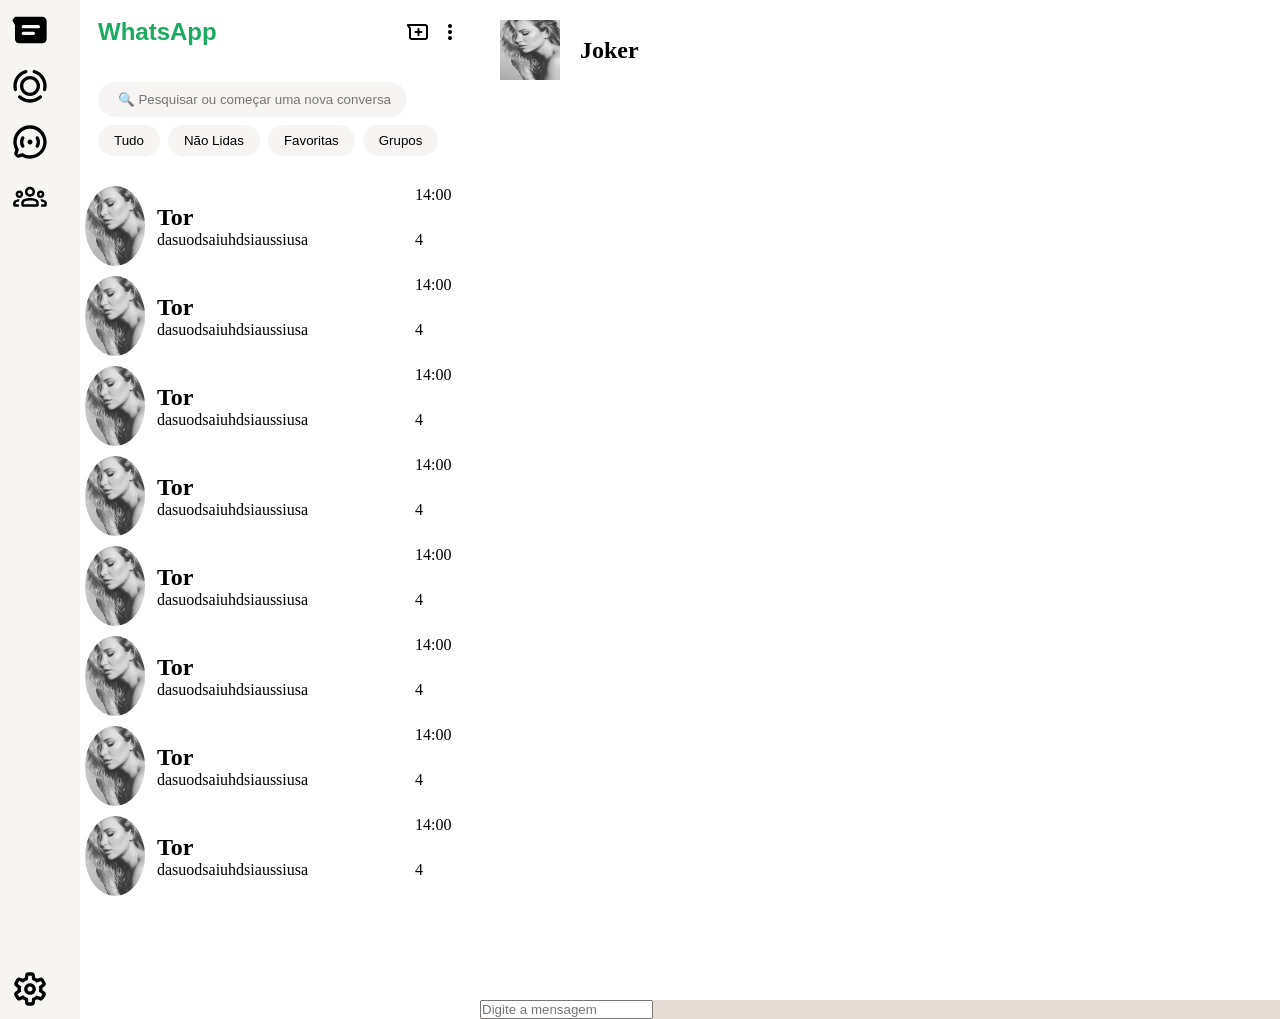
==== Projeto-whatsapp/index.html @ 3ff85010 "rolagem" ====
<!DOCTYPE html>
<html lang="en">
<head>
    <meta charset="UTF-8">
    <meta name="viewport" content="width=device-width, initial-scale=1.0">
    <link rel="stylesheet" href="./style.css">
    <title>WhatsApp</title>
</head>
<body>

    <nav>
        <div class="container-nav">

            <img src="./assets/imgs/icons/messages.svg" alt="">
            <img src="./assets/imgs/icons/status.svg" alt="">
            <img src="./assets/imgs/icons/newsletter.svg" alt="">
            <img src="./assets/imgs/icons/community.svg" alt="">
        
        </div>

        <div class="container-nav">

            <img src="./assets/imgs/icons/settings.svg" alt="">

        </div>

    </nav>

    <section class="lado-esquerdo">

        <div class="top-header">

            <div class="top-whatsapp">
                
                <p class="font-whatsapp">WhatsApp</p>

            </div>

            <div class="inside-whatsapp">

                    <img src="./assets/imgs/icons/new-chat.svg" alt="">
                    <img src="./assets/imgs/icons/more-settings.svg" alt="">
                
            </div>

        </div>

        <div class="top-nav">

            <form class="form-nav">

                <input class="input-style" type="text" placeholder=" 🔍 Pesquisar ou começar uma nova conversa" id="input-search">
                
                <div class="buttons-form">

                 <button class="form-buttons">Tudo</button>
                 <button class="form-buttons">Não Lidas</button>
                 <button class="form-buttons">Favoritas</button>
                 <button class="form-buttons">Grupos</button>

                </div>

            </form>

        </div>



        <section class="lista-contatos">

            <article class="card-contato">
                <img class="foto-contato" src="./assets/imgs/teste.jpeg" alt="">
                <h2 class="nome-contato">Tor</h2>
                <p class="hora-da-mensagem-recebida">14:00</p>
                <p class="msg-recebida">dasuodsaiuhdsiaussiusa</p>
                <p class="quan-msg-recebida">4</p>
            </article>
            <article class="card-contato">
                <img class="foto-contato" src="./assets/imgs/teste.jpeg" alt="">
                <h2 class="nome-contato">Tor</h2>
                <p class="hora-da-mensagem-recebida">14:00</p>
                <p class="msg-recebida">dasuodsaiuhdsiaussiusa</p>
                <p class="quan-msg-recebida">4</p>
            </article>
            <article class="card-contato">
                <img class="foto-contato" src="./assets/imgs/teste.jpeg" alt="">
                <h2 class="nome-contato">Tor</h2>
                <p class="hora-da-mensagem-recebida">14:00</p>
                <p class="msg-recebida">dasuodsaiuhdsiaussiusa</p>
                <p class="quan-msg-recebida">4</p>
            </article>
            <article class="card-contato">
                <img class="foto-contato" src="./assets/imgs/teste.jpeg" alt="">
                <h2 class="nome-contato">Tor</h2>
                <p class="hora-da-mensagem-recebida">14:00</p>
                <p class="msg-recebida">dasuodsaiuhdsiaussiusa</p>
                <p class="quan-msg-recebida">4</p>
            </article>
            <article class="card-contato">
                <img class="foto-contato" src="./assets/imgs/teste.jpeg" alt="">
                <h2 class="nome-contato">Tor</h2>
                <p class="hora-da-mensagem-recebida">14:00</p>
                <p class="msg-recebida">dasuodsaiuhdsiaussiusa</p>
                <p class="quan-msg-recebida">4</p>
            </article>
            <article class="card-contato">
                <img class="foto-contato" src="./assets/imgs/teste.jpeg" alt="">
                <h2 class="nome-contato">Tor</h2>
                <p class="hora-da-mensagem-recebida">14:00</p>
                <p class="msg-recebida">dasuodsaiuhdsiaussiusa</p>
                <p class="quan-msg-recebida">4</p>
            </article>
            <article class="card-contato">
                <img class="foto-contato" src="./assets/imgs/teste.jpeg" alt="">
                <h2 class="nome-contato">Tor</h2>
                <p class="hora-da-mensagem-recebida">14:00</p>
                <p class="msg-recebida">dasuodsaiuhdsiaussiusa</p>
                <p class="quan-msg-recebida">4</p>
            </article>
            <article class="card-contato">
                <img class="foto-contato" src="./assets/imgs/teste.jpeg" alt="">
                <h2 class="nome-contato">Tor</h2>
                <p class="hora-da-mensagem-recebida">14:00</p>
                <p class="msg-recebida">dasuodsaiuhdsiaussiusa</p>
                <p class="quan-msg-recebida">4</p>
            </article>
            <article class="card-contato">
                <img class="foto-contato" src="./assets/imgs/teste.jpeg" alt="">
                <h2 class="nome-contato">Tor</h2>
                <p class="hora-da-mensagem-recebida">14:00</p>
                <p class="msg-recebida">dasuodsaiuhdsiaussiusa</p>
                <p class="quan-msg-recebida">4</p>
            </article>
            <article class="card-contato">
                <img class="foto-contato" src="./assets/imgs/teste.jpeg" alt="">
                <h2 class="nome-contato">Tor</h2>
                <p class="hora-da-mensagem-recebida">14:00</p>
                <p class="msg-recebida">dasuodsaiuhdsiaussiusa</p>
                <p class="quan-msg-recebida">4</p>
            </article>
            
        </section>

    </section>
    <main>

        <header class="header-main">
            <div class="foto-header-container">
                <img src="./assets/imgs/teste.jpeg" alt="" class="foto-contato-header">
                <p>Joker</p>
            </div>
        </header>
        <section class="grid-msg"></section>
        <form action="">
            <input type="text" placeholder="Digite a mensagem" name="" id="send-msg">
        </form>
    </main>
</body>
</html>
---- Projeto-whatsapp/style.css ----
*{

    box-sizing: border-box;
    padding: 0;
    margin: 0;
    text-decoration: none;
    
}

img {

display: block;
max-width: 100%;

}

body{

    height: 100dvh;
    width: 100dvw;
    display: grid;
    grid-template-columns: 80px 1fr 2fr;
   

}

nav{

    background-color: #F7F5F2;
    display: flex;
    flex-direction: column;
    justify-content: space-between;
    padding: 10px;

}

.lado-esquerdo{

    background-color: #FFFFFF;
    display: flex;
    flex-direction: column;
    height: 100dvh;
    
}

.font-whatsapp{

    font-family: 'Helvetica', sans-serif;
    font-size: 24px;
    font-weight: bold;
    color: #1CAA61;

}

.top-header{

    display: flex;
    justify-content: space-between;
    gap: 16px;
    padding: 18px;
}

.top-whatsapp{

    display: flex;
    align-items: center;
    gap: 8px;
}

.form-nav{

    display: flex;
    justify-content: center;
    flex-direction: column;
    gap: 8px;
    padding: 18px 18px 25px 18px;
}

.input-style{

    width: 85%;
    height: 35px;
    border-radius: 20px;
    border: none;
    background-color: #F6F5F4;
    padding-left: 16px;
}

.buttons-form{

    display: flex;
    justify-content: flex-start;
    gap: 8px;
}

.form-buttons{

    background-color: #F6F5F4;
    border: none;
    padding: 8px 16px;
    border-radius: 20px;
    cursor: pointer;

}

.inside-whatsapp{
    
    display: flex;
    justify-content: space-between;
    align-items: center;
    gap: 8px;
}

.container-nav{

    display: flex;
    flex-direction: column;
    justify-content: space-between;
    gap: 16px;

}

.container-nav > img{

    width: 40px;
    border-radius: 50%;
    cursor: pointer;

}

.container-nav > img:hover{

    background-color: #E4DCD3;
    

}

.botton-conversation{

    display: flex;
    flex-direction: column;
    align-items: flex-start;
    gap: 8px;
    padding: 8px 16px;
    border-radius: 20px;
    cursor: pointer;

}

section{

    background-color: #FFFFFF;
    

}

main{

    background-color: #E4DCD3;

}

.lista-contatos{

    
    padding: 10;
    overflow-y: auto;

}

.card-contato {

    display: grid;
    grid-template-columns: 60px 1fr 60px;
    grid-template-rows: min-content min-content;
    overflow: hidden;
    column-gap: 12px;
    padding: 5px;
    border-radius: 20px;


}

.foto-contato {

    grid-row: 1/-1;
    border-radius: 100%;
    place-self: center;

}

.nome-contato{

    align-self: last baseline;

}


.msg-recebida {

    text-overflow: ellipsis;
    white-space: nowrap;

}

main{

    background-color: #E4DCD3;

}

.header-main {

    background-color: #FFFFFF;
}

.foto-header-container {

display: flex;
gap: 20px;
padding: 20px;
align-items: center;

}

.foto-header-container >img{
    
    height: 60px;
    width: 60px;

}

.foto-header-container > p {

    font-size: x-large;
    font-weight: 600;



}

.grid-msg {

    height: 100dvh;
    display: grid;
    grid-template-columns: repeat(24, 1fr);
    margin-top: auto;

}

#input-send-msg {

    background-color: white;
    margin-top: auto;
}

.recebidas {

    grid-column: 2/14;
   
}
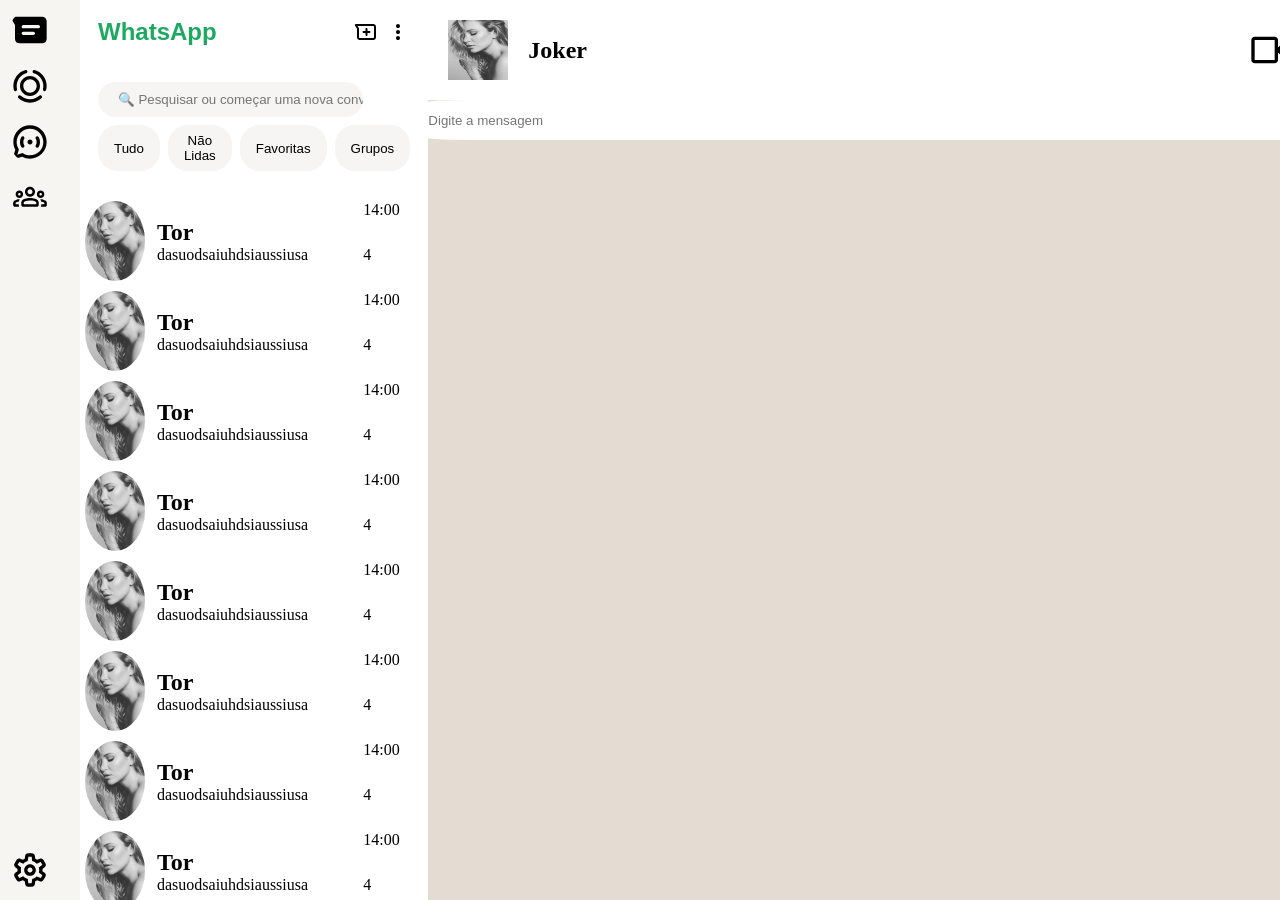
==== commit 37867036: "fixed-resolution+main" ====
--- a/Projeto-whatsapp/index.html
+++ b/Projeto-whatsapp/index.html
@@ -149,11 +149,28 @@
                 <img src="./assets/imgs/teste.jpeg" alt="" class="foto-contato-header">
                 <p>Joker</p>
             </div>
+
+            <nav class="botoes-header-conversa">
+
+                <img src="./assets/imgs/icons/video-cam.svg" alt="video-cam">
+                <img src="./assets/imgs/icons/down-menu.svg" alt="down-menu">
+                <img src="./assets/imgs/icons/more-settings.svg" alt="more-settings">
+
+            </nav>
+
         </header>
-        <section class="grid-msg"></section>
-        <form action="">
-            <input type="text" placeholder="Digite a mensagem" name="" id="send-msg">
-        </form>
+        <section class="grid-msg">
+
+            <form class="aba-enviar" action="">
+
+                <input type="text" placeholder="Digite a mensagem" name="" id="send-msg">
+
+                <img src="./assets/imgs/icons/send-message.png" alt="">
+
+            </form>
+
+        </section>
+        
     </main>
 </body>
 </html> 
--- a/Projeto-whatsapp/style.css
+++ b/Projeto-whatsapp/style.css
@@ -21,7 +21,6 @@
     display: grid;
     grid-template-columns: 80px 1fr 2fr;
    
-
 }
 
 nav{
@@ -211,6 +210,8 @@
 
 .header-main {
 
+    display: flex;
+    justify-content: space-between;
     background-color: #FFFFFF;
 }
 
@@ -239,12 +240,30 @@
 
 }
 
+.botoes-header-conversa {
+
+    display: flex;
+    flex-direction: row;
+    background-color: #FFFFFF;
+
+}
+
+
+.botoes-header-conversa >img {
+
+    width: 40px;
+    border-radius: 50%;
+    cursor: pointer;
+
+}
+
 .grid-msg {
 
-    height: 100dvh;
+    /* height: 100dvh; */
     display: grid;
     grid-template-columns: repeat(24, 1fr);
     margin-top: auto;
+    background-color: #E4DCD3;
 
 }
 
@@ -260,3 +279,25 @@
    
 }
 
+.aba-enviar {
+
+    display: flex;
+    justify-content: space-between;
+
+}
+
+.aba-enviar > img {
+
+    width: 40px;
+    height: 40px;
+
+}
+
+.aba-enviar >input {
+
+    width: 950px;
+    border: none;
+    border-radius: 5%;
+
+}
+
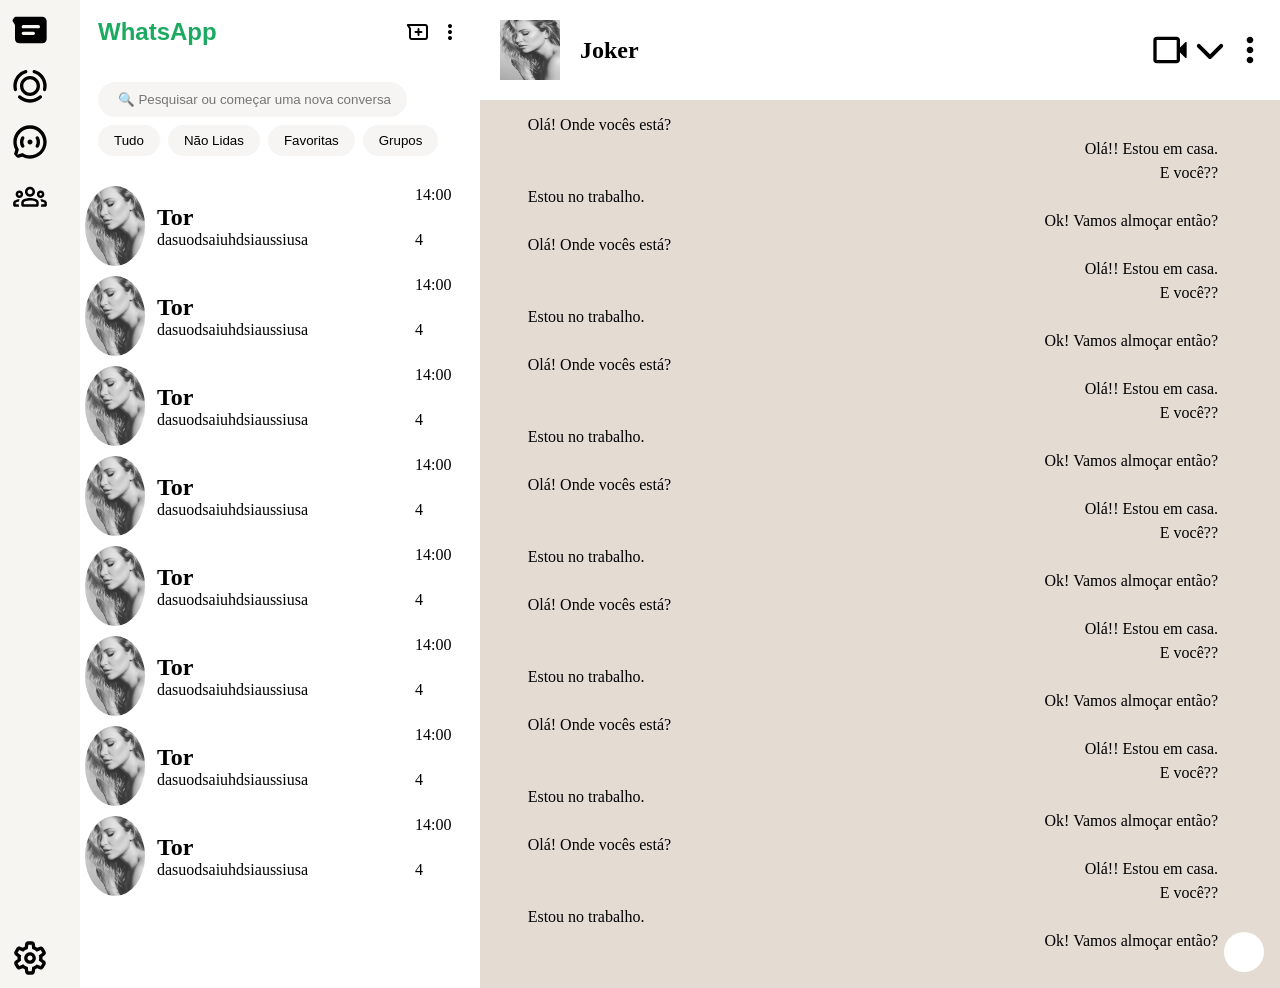
==== commit 859447f3: "error+resolution" ====
--- a/Projeto-whatsapp/index.html
+++ b/Projeto-whatsapp/index.html
@@ -161,11 +161,79 @@
         </header>
         <section class="grid-msg">
 
+            <div class="recebidas"><p>Olá! Onde vocês está?</p></div>
+
+            <div class="enviadas"><p>Olá!! Estou em casa.</p></div>
+
+            <div class="enviadas"><p>E você??</p></div>
+            
+            <div class="recebidas"><p>Estou no trabalho.</p></div>
+
+            <div class="enviadas"><p>Ok! Vamos almoçar então?</p></div>
+
+            <div class="recebidas"><p>Olá! Onde vocês está?</p></div>
+
+            <div class="enviadas"><p>Olá!! Estou em casa.</p></div>
+
+            <div class="enviadas"><p>E você??</p></div>
+            
+            <div class="recebidas"><p>Estou no trabalho.</p></div>
+
+            <div class="enviadas"><p>Ok! Vamos almoçar então?</p></div>
+
+            <div class="recebidas"><p>Olá! Onde vocês está?</p></div>
+
+            <div class="enviadas"><p>Olá!! Estou em casa.</p></div>
+
+            <div class="enviadas"><p>E você??</p></div>
+            
+            <div class="recebidas"><p>Estou no trabalho.</p></div>
+
+            <div class="enviadas"><p>Ok! Vamos almoçar então?</p></div>
+
+            <div class="recebidas"><p>Olá! Onde vocês está?</p></div>
+
+            <div class="enviadas"><p>Olá!! Estou em casa.</p></div>
+
+            <div class="enviadas"><p>E você??</p></div>
+            
+            <div class="recebidas"><p>Estou no trabalho.</p></div>
+
+            <div class="enviadas"><p>Ok! Vamos almoçar então?</p></div>
+
+            <div class="recebidas"><p>Olá! Onde vocês está?</p></div>
+
+            <div class="enviadas"><p>Olá!! Estou em casa.</p></div>
+
+            <div class="enviadas"><p>E você??</p></div>
+            
+            <div class="recebidas"><p>Estou no trabalho.</p></div>
+
+            <div class="enviadas"><p>Ok! Vamos almoçar então?</p></div>
+
+            <div class="recebidas"><p>Olá! Onde vocês está?</p></div>
+
+            <div class="enviadas"><p>Olá!! Estou em casa.</p></div>
+
+            <div class="enviadas"><p>E você??</p></div>
+            
+            <div class="recebidas"><p>Estou no trabalho.</p></div>
+
+            <div class="enviadas"><p>Ok! Vamos almoçar então?</p></div>
+
+            <div class="recebidas"><p>Olá! Onde vocês está?</p></div>
+
+            <div class="enviadas"><p>Olá!! Estou em casa.</p></div>
+
+            <div class="enviadas"><p>E você??</p></div>
+            
+            <div class="recebidas"><p>Estou no trabalho.</p></div>
+
+            <div class="enviadas"><p>Ok! Vamos almoçar então?</p></div>
+
             <form class="aba-enviar" action="">
 
                 <input type="text" placeholder="Digite a mensagem" name="" id="send-msg">
-
-                <img src="./assets/imgs/icons/send-message.png" alt="">
 
             </form>
 
--- a/Projeto-whatsapp/style.css
+++ b/Projeto-whatsapp/style.css
@@ -206,6 +206,8 @@
 
     background-color: #E4DCD3;
 
+   
+
 }
 
 .header-main {
@@ -259,45 +261,49 @@
 
 .grid-msg {
 
-    /* height: 100dvh; */
+    
     display: grid;
     grid-template-columns: repeat(24, 1fr);
+    grid-template-rows: 1fr;
     margin-top: auto;
-    background-color: #E4DCD3;
-
-}
-
-#input-send-msg {
-
-    background-color: white;
-    margin-top: auto;
-}
+    gap: 6px;
+    padding: 16px;
+    background-color: #E4DCD3;
+    grid-auto-rows: min-content; 
+    align-content: start; 
+    gap: 6px;
+    padding: 16px;
+    background-color: #E4DCD3;
+    flex: 1;           
+    overflow-y: auto;  
+}
+
 
 .recebidas {
-
-    grid-column: 2/14;
+    grid-column: 2 / 14;
+    justify-self: start;
+}
+
+.enviadas {
+    grid-column: 12 / 24;
+    justify-self: end;
+}
+
+.aba-enviar {
+
+    width: 100%;
    
-}
-
-.aba-enviar {
-
-    display: flex;
-    justify-content: space-between;
-
-}
-
-.aba-enviar > img {
-
-    width: 40px;
+
+}
+
+
+.aba-enviar >input {
+
+    width: 80%;
     height: 40px;
-
-}
-
-.aba-enviar >input {
-
-    width: 950px;
     border: none;
-    border-radius: 5%;
-
-}
-
+    border-radius: 25px;
+    padding: 20px;
+
+}
+
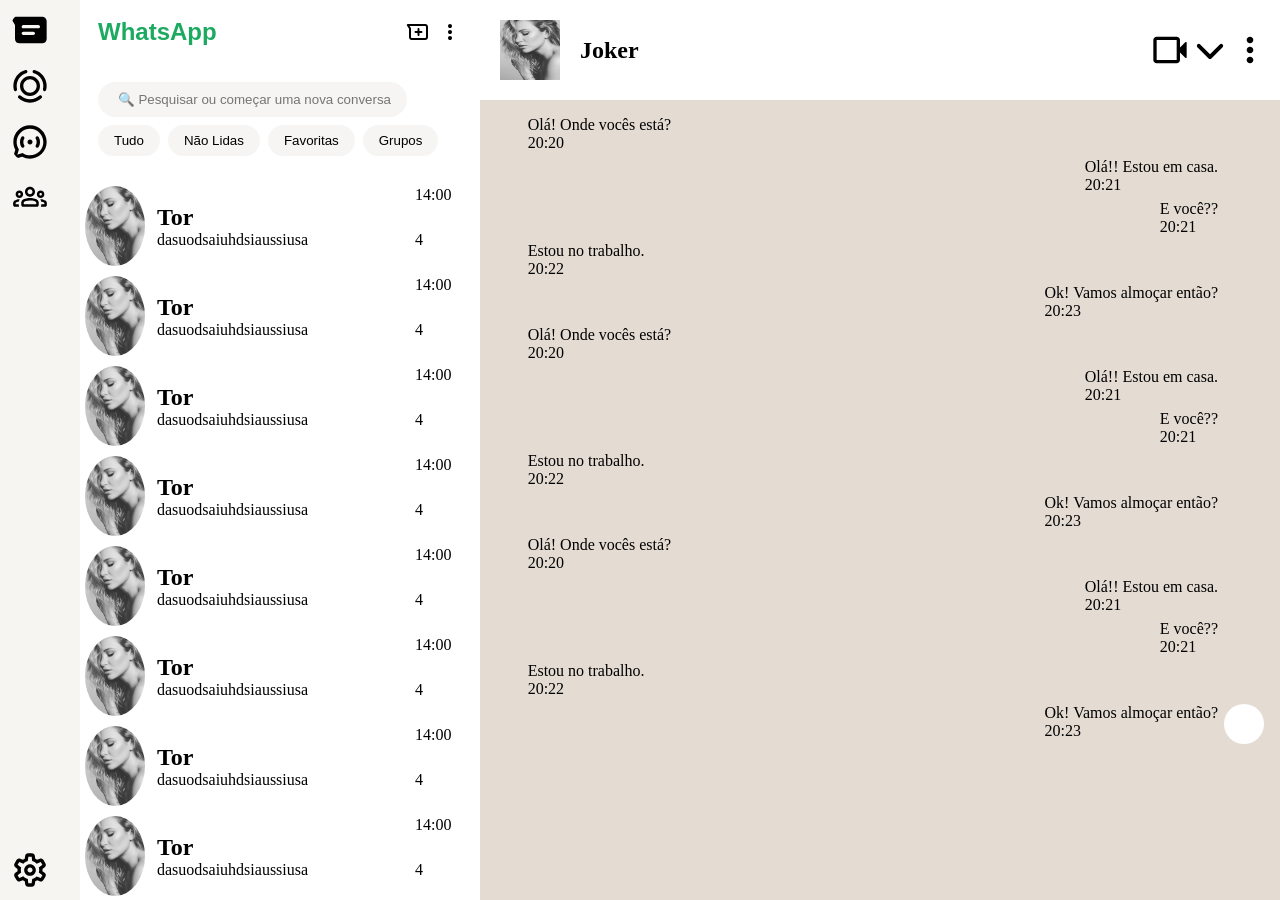
==== commit 0b171e3d: "span conversa" ====
--- a/Projeto-whatsapp/index.html
+++ b/Projeto-whatsapp/index.html
@@ -161,75 +161,35 @@
         </header>
         <section class="grid-msg">
 
-            <div class="recebidas"><p>Olá! Onde vocês está?</p></div>
-
-            <div class="enviadas"><p>Olá!! Estou em casa.</p></div>
-
-            <div class="enviadas"><p>E você??</p></div>
-            
-            <div class="recebidas"><p>Estou no trabalho.</p></div>
-
-            <div class="enviadas"><p>Ok! Vamos almoçar então?</p></div>
-
-            <div class="recebidas"><p>Olá! Onde vocês está?</p></div>
-
-            <div class="enviadas"><p>Olá!! Estou em casa.</p></div>
-
-            <div class="enviadas"><p>E você??</p></div>
-            
-            <div class="recebidas"><p>Estou no trabalho.</p></div>
-
-            <div class="enviadas"><p>Ok! Vamos almoçar então?</p></div>
-
-            <div class="recebidas"><p>Olá! Onde vocês está?</p></div>
-
-            <div class="enviadas"><p>Olá!! Estou em casa.</p></div>
-
-            <div class="enviadas"><p>E você??</p></div>
-            
-            <div class="recebidas"><p>Estou no trabalho.</p></div>
-
-            <div class="enviadas"><p>Ok! Vamos almoçar então?</p></div>
-
-            <div class="recebidas"><p>Olá! Onde vocês está?</p></div>
-
-            <div class="enviadas"><p>Olá!! Estou em casa.</p></div>
-
-            <div class="enviadas"><p>E você??</p></div>
-            
-            <div class="recebidas"><p>Estou no trabalho.</p></div>
-
-            <div class="enviadas"><p>Ok! Vamos almoçar então?</p></div>
-
-            <div class="recebidas"><p>Olá! Onde vocês está?</p></div>
-
-            <div class="enviadas"><p>Olá!! Estou em casa.</p></div>
-
-            <div class="enviadas"><p>E você??</p></div>
-            
-            <div class="recebidas"><p>Estou no trabalho.</p></div>
-
-            <div class="enviadas"><p>Ok! Vamos almoçar então?</p></div>
-
-            <div class="recebidas"><p>Olá! Onde vocês está?</p></div>
-
-            <div class="enviadas"><p>Olá!! Estou em casa.</p></div>
-
-            <div class="enviadas"><p>E você??</p></div>
-            
-            <div class="recebidas"><p>Estou no trabalho.</p></div>
-
-            <div class="enviadas"><p>Ok! Vamos almoçar então?</p></div>
-
-            <div class="recebidas"><p>Olá! Onde vocês está?</p></div>
-
-            <div class="enviadas"><p>Olá!! Estou em casa.</p></div>
-
-            <div class="enviadas"><p>E você??</p></div>
-            
-            <div class="recebidas"><p>Estou no trabalho.</p></div>
-
-            <div class="enviadas"><p>Ok! Vamos almoçar então?</p></div>
+            <div class="recebidas"><p>Olá! Onde vocês está?</p><span>20:20</span></div>
+
+            <div class="enviadas"><p>Olá!! Estou em casa.</p><span>20:21</span></div>
+
+            <div class="enviadas"><p>E você??</p><span>20:21</span></div>
+            
+            <div class="recebidas"><p>Estou no trabalho.</p><span>20:22</span></div>
+
+            <div class="enviadas"><p>Ok! Vamos almoçar então?</p><span>20:23</span></div>
+
+            <div class="recebidas"><p>Olá! Onde vocês está?</p><span>20:20</span></div>
+            
+            <div class="enviadas"><p>Olá!! Estou em casa.</p><span>20:21</span></div>
+
+            <div class="enviadas"><p>E você??</p><span>20:21</span></div>
+            
+            <div class="recebidas"><p>Estou no trabalho.</p><span>20:22</span></div>
+
+            <div class="enviadas"><p>Ok! Vamos almoçar então?</p><span>20:23</span></div>
+
+            <div class="recebidas"><p>Olá! Onde vocês está?</p><span>20:20</span></div>
+            
+            <div class="enviadas"><p>Olá!! Estou em casa.</p><span>20:21</span></div>
+
+            <div class="enviadas"><p>E você??</p><span>20:21</span></div>
+            
+            <div class="recebidas"><p>Estou no trabalho.</p><span>20:22</span></div>
+
+            <div class="enviadas"><p>Ok! Vamos almoçar então?</p><span>20:23</span></div>
 
             <form class="aba-enviar" action="">
 
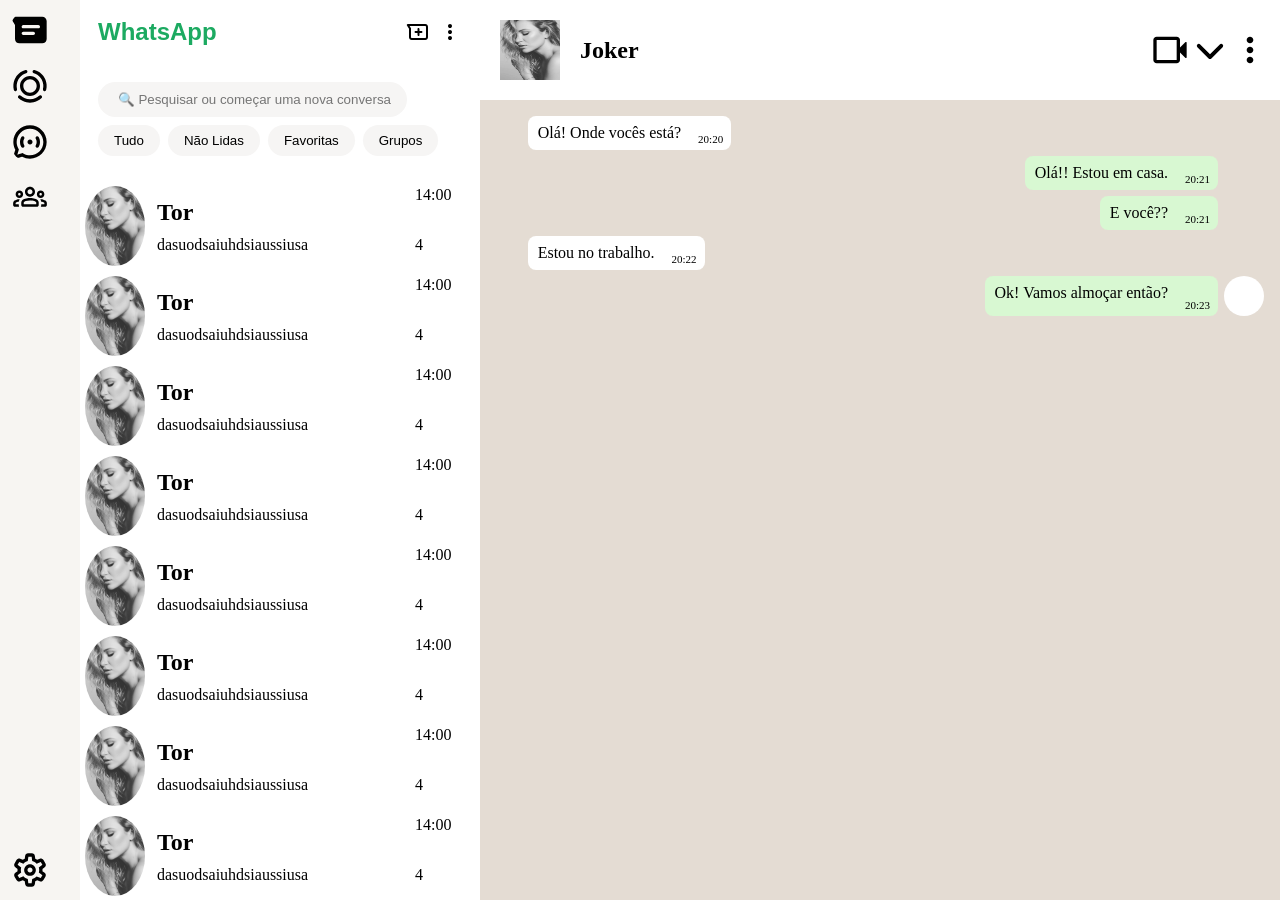
==== commit b0e263f1: "fixed_conversations" ====
--- a/Projeto-whatsapp/index.html
+++ b/Projeto-whatsapp/index.html
@@ -161,35 +161,17 @@
         </header>
         <section class="grid-msg">
 
-            <div class="recebidas"><p>Olá! Onde vocês está?</p><span>20:20</span></div>
+            <article class="recebidas"><p>Olá! Onde vocês está?</p><span>20:20</span></article>
 
-            <div class="enviadas"><p>Olá!! Estou em casa.</p><span>20:21</span></div>
+            <article class="enviadas"><p>Olá!! Estou em casa.</p><span>20:21</span></article>
 
-            <div class="enviadas"><p>E você??</p><span>20:21</span></div>
+            <article class="enviadas"><p>E você??</p><span>20:21</span></article>
             
-            <div class="recebidas"><p>Estou no trabalho.</p><span>20:22</span></div>
+            <article class="recebidas"><p>Estou no trabalho.</p><span>20:22</span></article>
 
-            <div class="enviadas"><p>Ok! Vamos almoçar então?</p><span>20:23</span></div>
+            <article class="enviadas"><p>Ok! Vamos almoçar então?</p><span>20:23</span></article>
 
-            <div class="recebidas"><p>Olá! Onde vocês está?</p><span>20:20</span></div>
             
-            <div class="enviadas"><p>Olá!! Estou em casa.</p><span>20:21</span></div>
-
-            <div class="enviadas"><p>E você??</p><span>20:21</span></div>
-            
-            <div class="recebidas"><p>Estou no trabalho.</p><span>20:22</span></div>
-
-            <div class="enviadas"><p>Ok! Vamos almoçar então?</p><span>20:23</span></div>
-
-            <div class="recebidas"><p>Olá! Onde vocês está?</p><span>20:20</span></div>
-            
-            <div class="enviadas"><p>Olá!! Estou em casa.</p><span>20:21</span></div>
-
-            <div class="enviadas"><p>E você??</p><span>20:21</span></div>
-            
-            <div class="recebidas"><p>Estou no trabalho.</p><span>20:22</span></div>
-
-            <div class="enviadas"><p>Ok! Vamos almoçar então?</p><span>20:23</span></div>
 
             <form class="aba-enviar" action="">
 
--- a/Projeto-whatsapp/style.css
+++ b/Projeto-whatsapp/style.css
@@ -178,6 +178,7 @@
     border-radius: 20px;
 
 
+
 }
 
 .foto-contato {
@@ -278,15 +279,55 @@
     overflow-y: auto;  
 }
 
+article{
+
+    gap: 10px;
+
+}
+
+
+
 
 .recebidas {
     grid-column: 2 / 14;
     justify-self: start;
+    background-color: #FFFFFF;
+    position: relative;
+    width: fit-content;
+    max-width: 70%;
+    padding: 8px 10px;
+    padding-right: 50px;
+    border-radius: 8px;
+   
+    
 }
 
 .enviadas {
     grid-column: 12 / 24;
     justify-self: end;
+    background-color: #D8F8D2;
+    position: relative;
+    width: fit-content;
+    max-width: 70%;
+    padding: 8px 10px;
+    padding-right: 50px;
+    border-radius: 8px;
+
+    
+    
+}
+
+article p {
+    margin: 0;
+}
+
+article span {
+    position: absolute;
+
+    right: 8px;
+    bottom: 5px;
+
+    font-size: 11px;
 }
 
 .aba-enviar {
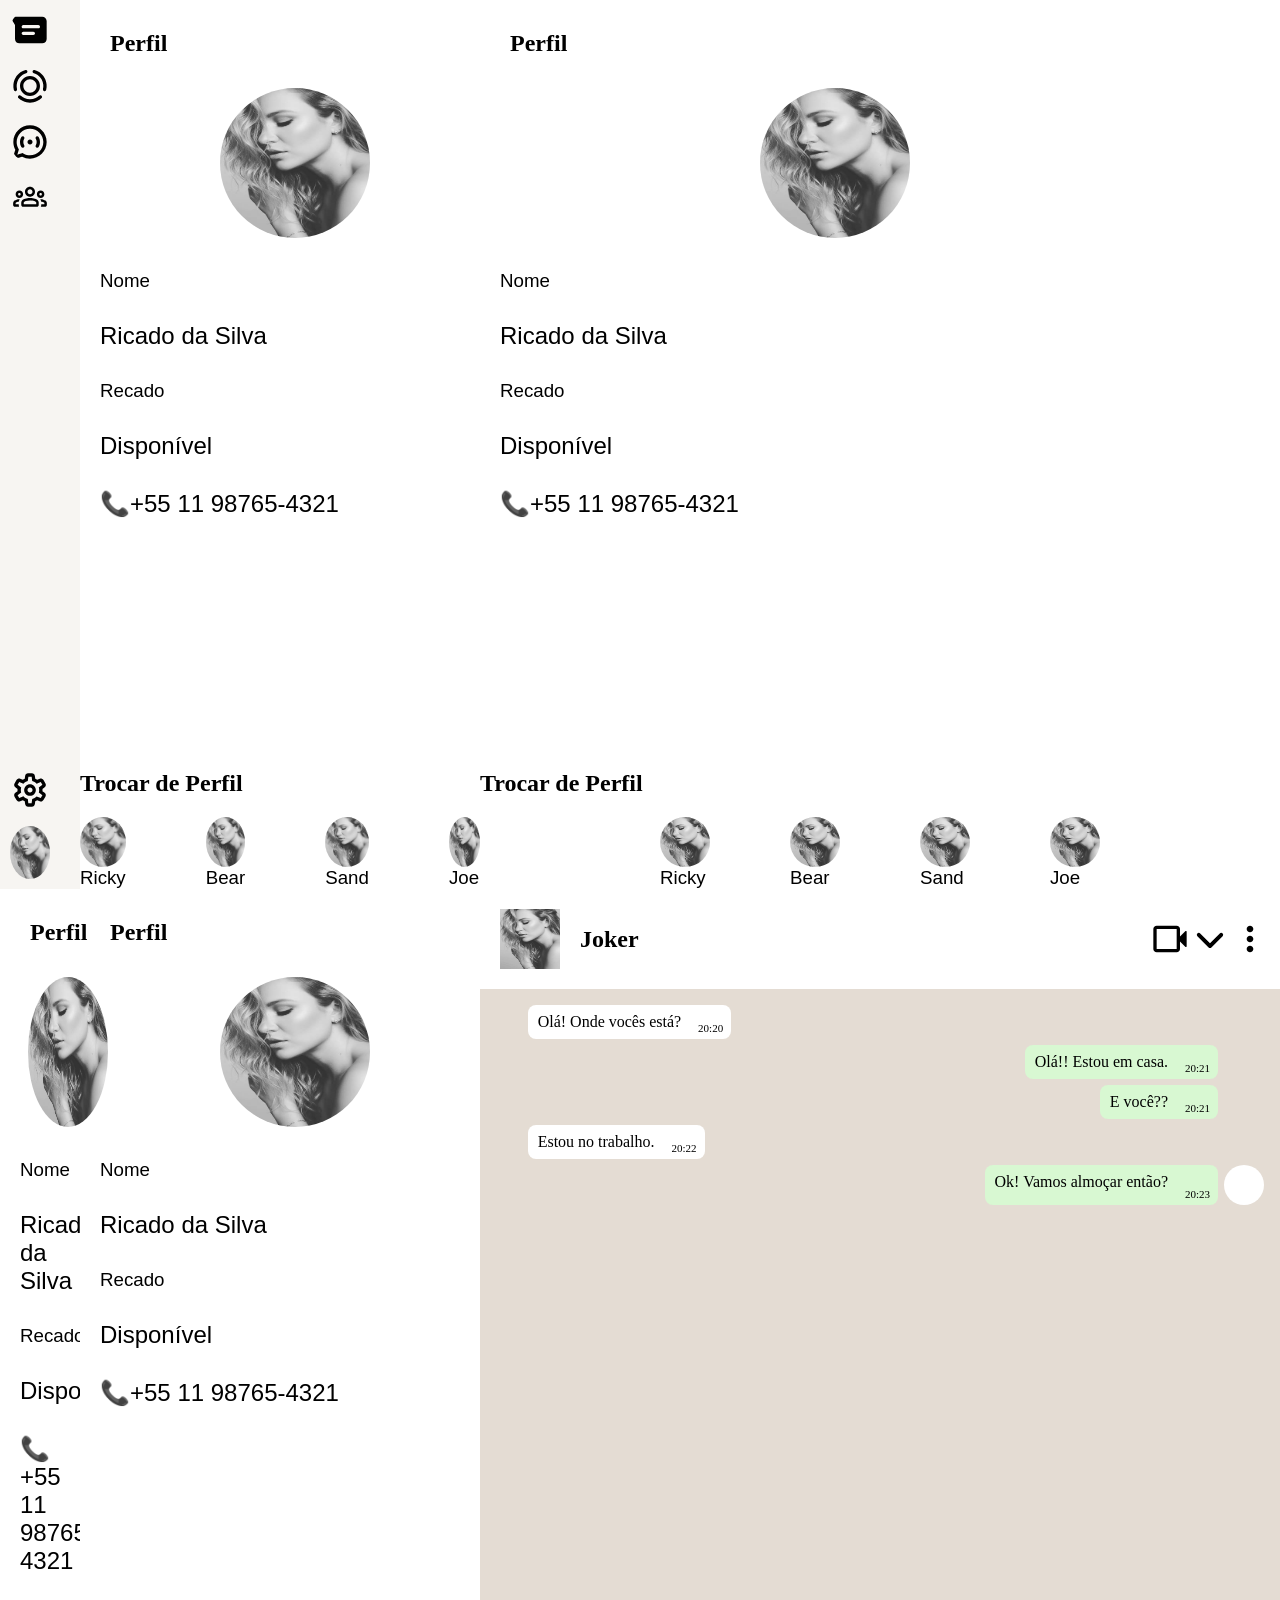
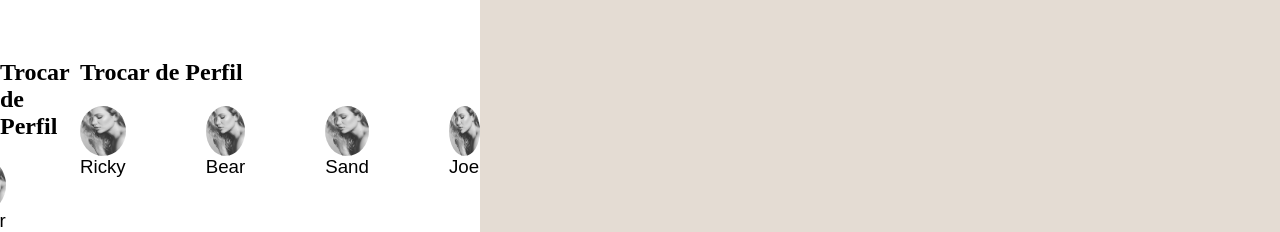
==== commit f18ff48a: "feature-aba-contato" ====
--- a/Projeto-whatsapp/index.html
+++ b/Projeto-whatsapp/index.html
@@ -4,6 +4,7 @@
     <meta charset="UTF-8">
     <meta name="viewport" content="width=device-width, initial-scale=1.0">
     <link rel="stylesheet" href="./style.css">
+    <script src="./script.js" defer type="module"></script>
     <title>WhatsApp</title>
 </head>
 <body>
@@ -22,9 +23,233 @@
 
             <img src="./assets/imgs/icons/settings.svg" alt="">
 
-        </div>
+            <img id="foto-perfil" src="./assets/imgs/teste.jpeg" alt="">
+
+        </div>
+
+        
 
     </nav>
+
+    <section id="ricky" class="sessão-contato">
+
+        <div class="cabecalho-contato">
+
+            <h1>Perfil</h1>
+            
+            <img src="./assets/imgs/teste.jpeg" alt="">
+
+        </div>
+
+        <div class="dados-contatos">
+            
+            <h3>Nome</h3>
+            
+            <h2>Ricado da Silva</h2>
+            
+            <h3>Recado</h3>
+            
+            <h2>Disponível</h2>
+            
+            <h2>📞+55 11 98765-4321</h2>
+
+        </div>
+
+        <div class="troca-de-usuario">
+
+            <h1>Trocar de Perfil</h1>
+
+            <div class="perfis-contato">
+
+                <div class="perfil">
+                    <img src="./assets/imgs/teste.jpeg" alt="">
+                    <h3>Ricky</h3>
+                </div>
+
+                <div class="perfil">
+                    <img src="./assets/imgs/teste.jpeg" alt="">
+                    <h3>Bear</h3>
+                </div>
+
+                <div class="perfil">
+                    <img src="./assets/imgs/teste.jpeg" alt="">
+                    <h3>Sand</h3>
+                </div>
+                
+                <div class="perfil">
+                    <img src="./assets/imgs/teste.jpeg" alt="">
+                    <h3>Joe</h3>
+                </div>
+            </div>
+
+        </div>
+
+    </section>
+
+    <section id="bear" class="sessão-contato">
+
+        <div class="cabecalho-contato">
+
+            <h1>Perfil</h1>
+            
+            <img src="./assets/imgs/teste.jpeg" alt="">
+
+        </div>
+
+        <div class="dados-contatos">
+            
+            <h3>Nome</h3>
+            
+            <h2>Ricado da Silva</h2>
+            
+            <h3>Recado</h3>
+            
+            <h2>Disponível</h2>
+            
+            <h2>📞+55 11 98765-4321</h2>
+
+        </div>
+
+        <div class="troca-de-usuario">
+
+            <h1>Trocar de Perfil</h1>
+
+            <div class="perfis-contato">
+
+                <div class="perfil">
+                    <img src="./assets/imgs/teste.jpeg" alt="">
+                    <h3>Ricky</h3>
+                </div>
+
+                <div class="perfil">
+                    <img src="./assets/imgs/teste.jpeg" alt="">
+                    <h3>Bear</h3>
+                </div>
+
+                <div class="perfil">
+                    <img src="./assets/imgs/teste.jpeg" alt="">
+                    <h3>Sand</h3>
+                </div>
+                
+                <div class="perfil">
+                    <img src="./assets/imgs/teste.jpeg" alt="">
+                    <h3>Joe</h3>
+                </div>
+            </div>
+
+        </div>
+
+    </section>
+
+    <section id="sand" class="sessão-contato">
+
+        <div class="cabecalho-contato">
+
+            <h1>Perfil</h1>
+            
+            <img src="./assets/imgs/teste.jpeg" alt="">
+
+        </div>
+
+        <div class="dados-contatos">
+            
+            <h3>Nome</h3>
+            
+            <h2>Ricado da Silva</h2>
+            
+            <h3>Recado</h3>
+            
+            <h2>Disponível</h2>
+            
+            <h2>📞+55 11 98765-4321</h2>
+
+        </div>
+
+        <div class="troca-de-usuario">
+
+            <h1>Trocar de Perfil</h1>
+
+            <div class="perfis-contato">
+
+                <div class="perfil">
+                    <img src="./assets/imgs/teste.jpeg" alt="">
+                    <h3>Ricky</h3>
+                </div>
+
+                <div class="perfil">
+                    <img src="./assets/imgs/teste.jpeg" alt="">
+                    <h3>Bear</h3>
+                </div>
+
+                <div class="perfil">
+                    <img src="./assets/imgs/teste.jpeg" alt="">
+                    <h3>Sand</h3>
+                </div>
+                
+                <div class="perfil">
+                    <img src="./assets/imgs/teste.jpeg" alt="">
+                    <h3>Joe</h3>
+                </div>
+            </div>
+
+        </div>
+
+    </section>
+
+    <section id="joe" class="sessão-contato">
+
+        <div class="cabecalho-contato">
+
+            <h1>Perfil</h1>
+            
+            <img src="./assets/imgs/teste.jpeg" alt="">
+
+        </div>
+
+        <div class="dados-contatos">
+            
+            <h3>Nome</h3>
+            
+            <h2>Ricado da Silva</h2>
+            
+            <h3>Recado</h3>
+            
+            <h2>Disponível</h2>
+            
+            <h2>📞+55 11 98765-4321</h2>
+
+        </div>
+
+        <div class="troca-de-usuario">
+
+            <h1>Trocar de Perfil</h1>
+
+            <div class="perfis-contato">
+
+                <div class="perfil">
+                    <img src="./assets/imgs/teste.jpeg" alt="">
+                    <h3>Ricky</h3>
+                </div>
+
+                <div class="perfil">
+                    <img src="./assets/imgs/teste.jpeg" alt="">
+                    <h3>Bear</h3>
+                </div>
+
+                <div class="perfil">
+                    <img src="./assets/imgs/teste.jpeg" alt="">
+                    <h3>Sand</h3>
+                </div>
+                
+                <div class="perfil">
+                    <img src="./assets/imgs/teste.jpeg" alt="">
+                    <h3>Joe</h3>
+                </div>
+            </div>
+
+        </div>
+
+    </section>
 
     <section class="lado-esquerdo">
 
--- a/Projeto-whatsapp/style.css
+++ b/Projeto-whatsapp/style.css
@@ -36,10 +36,99 @@
 .lado-esquerdo{
 
     background-color: #FFFFFF;
-    display: flex;
+    display: none;
     flex-direction: column;
     height: 100dvh;
     
+}
+
+#sessão-contato {
+
+    background-color: #FFFFFF;
+    display: flex;
+    flex-direction: column;
+    height: 100dvh;
+    
+
+}
+
+.cabecalho-contato{
+
+    display: flex;
+    flex-direction: column;
+    position: relative;
+    height: 250px;
+    padding: 30px;
+
+}   
+
+.cabecalho-contato h1{
+
+    margin: 0;
+
+}
+
+.cabecalho-contato > img {
+
+    position: absolute;
+    left: 35%;
+    top: 35%;
+    height: 150px;
+    width: 150px;
+    border-radius: 100%;
+
+}
+
+.dados-contatos{
+
+    display: flex;
+    flex-direction: column;
+    height: 520px;
+    padding: 20px;
+    gap: 30px;
+
+}
+
+.dados-contatos > h1,h2,h3{
+
+    font-family: 'Helvetica', sans-serif;
+    font-weight: normal;
+
+}
+
+.troca-de-usuario{
+
+    display: flex;
+    flex-direction: column;
+    gap: 20px;
+
+}
+
+.perfis-contato {
+
+    display: flex;
+    justify-content: center;
+    align-content: center;
+    align-items: center;
+    gap: 80px;
+    flex-grow: 1;
+
+}
+
+.perfil{
+
+    display: flex;
+    flex-direction: column
+
+
+}
+
+.perfil > img {
+
+    height: 50px;
+    width: 50px;
+    border-radius: 100%;
+
 }
 
 .font-whatsapp{
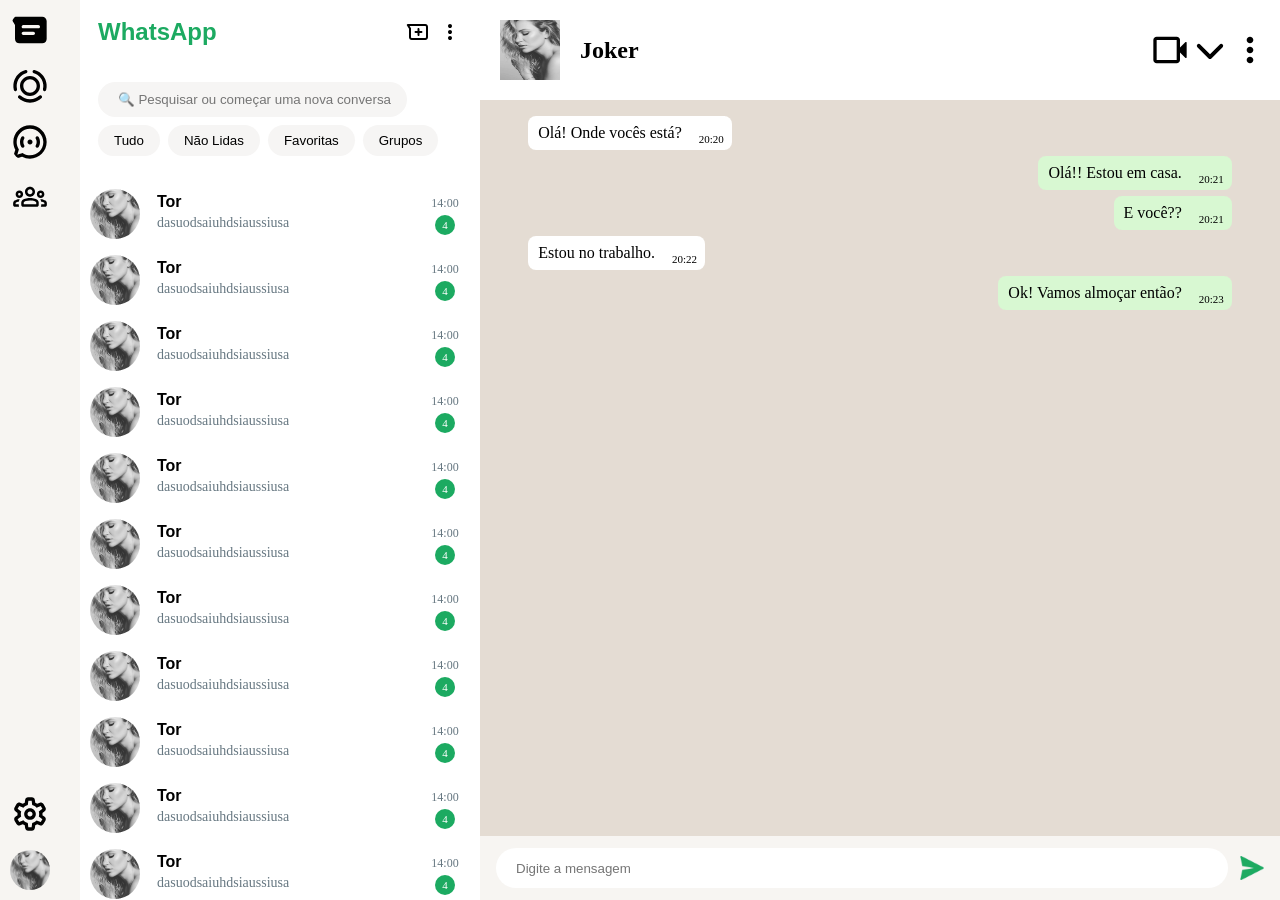
==== commit b08fcdf4: "Features+logica" ====
--- a/Projeto-whatsapp/index.html
+++ b/Projeto-whatsapp/index.html
@@ -12,7 +12,7 @@
     <nav>
         <div class="container-nav">
 
-            <img src="./assets/imgs/icons/messages.svg" alt="">
+            <img id="btn-mensagens" src="./assets/imgs/icons/messages.svg" alt="">
             <img src="./assets/imgs/icons/status.svg" alt="">
             <img src="./assets/imgs/icons/newsletter.svg" alt="">
             <img src="./assets/imgs/icons/community.svg" alt="">
@@ -100,7 +100,7 @@
             
             <h3>Nome</h3>
             
-            <h2>Ricado da Silva</h2>
+            <h2>Bear beer</h2>
             
             <h3>Recado</h3>
             
@@ -155,7 +155,7 @@
             
             <h3>Nome</h3>
             
-            <h2>Ricado da Silva</h2>
+            <h2>Sand sand</h2>
             
             <h3>Recado</h3>
             
@@ -210,7 +210,7 @@
             
             <h3>Nome</h3>
             
-            <h2>Ricado da Silva</h2>
+            <h2>Joe jones</h2>
             
             <h3>Recado</h3>
             
@@ -363,6 +363,48 @@
                 <p class="msg-recebida">dasuodsaiuhdsiaussiusa</p>
                 <p class="quan-msg-recebida">4</p>
             </article>
+            <article class="card-contato">
+                <img class="foto-contato" src="./assets/imgs/teste.jpeg" alt="">
+                <h2 class="nome-contato">Tor</h2>
+                <p class="hora-da-mensagem-recebida">14:00</p>
+                <p class="msg-recebida">dasuodsaiuhdsiaussiusa</p>
+                <p class="quan-msg-recebida">4</p>
+            </article>
+            <article class="card-contato">
+                <img class="foto-contato" src="./assets/imgs/teste.jpeg" alt="">
+                <h2 class="nome-contato">Tor</h2>
+                <p class="hora-da-mensagem-recebida">14:00</p>
+                <p class="msg-recebida">dasuodsaiuhdsiaussiusa</p>
+                <p class="quan-msg-recebida">4</p>
+            </article>
+            <article class="card-contato">
+                <img class="foto-contato" src="./assets/imgs/teste.jpeg" alt="">
+                <h2 class="nome-contato">Tor</h2>
+                <p class="hora-da-mensagem-recebida">14:00</p>
+                <p class="msg-recebida">dasuodsaiuhdsiaussiusa</p>
+                <p class="quan-msg-recebida">4</p>
+            </article>
+            <article class="card-contato">
+                <img class="foto-contato" src="./assets/imgs/teste.jpeg" alt="">
+                <h2 class="nome-contato">Tor</h2>
+                <p class="hora-da-mensagem-recebida">14:00</p>
+                <p class="msg-recebida">dasuodsaiuhdsiaussiusa</p>
+                <p class="quan-msg-recebida">4</p>
+            </article>
+            <article class="card-contato">
+                <img class="foto-contato" src="./assets/imgs/teste.jpeg" alt="">
+                <h2 class="nome-contato">Tor</h2>
+                <p class="hora-da-mensagem-recebida">14:00</p>
+                <p class="msg-recebida">dasuodsaiuhdsiaussiusa</p>
+                <p class="quan-msg-recebida">4</p>
+            </article>
+            <article class="card-contato">
+                <img class="foto-contato" src="./assets/imgs/teste.jpeg" alt="">
+                <h2 class="nome-contato">Tor</h2>
+                <p class="hora-da-mensagem-recebida">14:00</p>
+                <p class="msg-recebida">dasuodsaiuhdsiaussiusa</p>
+                <p class="quan-msg-recebida">4</p>
+            </article>
             
         </section>
 
@@ -396,16 +438,16 @@
 
             <article class="enviadas"><p>Ok! Vamos almoçar então?</p><span>20:23</span></article>
 
-            
-
-            <form class="aba-enviar" action="">
-
-                <input type="text" placeholder="Digite a mensagem" name="" id="send-msg">
-
-            </form>
-
         </section>
-        
+
+        <form class="aba-enviar" action="">
+
+            <input type="text" placeholder="Digite a mensagem" name="" id="send-msg">
+
+            <img class="botao-enviar" src="./assets/imgs/icons/send-message.png" alt="Enviar">
+
+        </form>
+
     </main>
 </body>
-</html> +</html>
--- a/Projeto-whatsapp/style.css
+++ b/Projeto-whatsapp/style.css
@@ -36,19 +36,49 @@
 .lado-esquerdo{
 
     background-color: #FFFFFF;
+    display: flex;
+    flex-direction: column;
+    height: 100dvh;
+    
+}
+
+/* corrigido: era #sessão-contato (id), mas o HTML usa class="sessão-contato" */
+.sessão-contato {
+
+    background-color: #FFFFFF;
     display: none;
     flex-direction: column;
     height: 100dvh;
-    
-}
-
-#sessão-contato {
-
-    background-color: #FFFFFF;
-    display: flex;
-    flex-direction: column;
-    height: 100dvh;
-    
+    grid-column: 2 / 3;
+
+}
+
+.sessão-contato.ativo{
+
+    display: flex;
+
+}
+
+/* modo perfil ativo: esconde o lado-esquerdo (perfil ocupa a mesma coluna) */
+body.modo-perfil .lado-esquerdo{
+
+    display: none;
+
+}
+
+/* main continua dividido (header + área de conversa), só troca pra cor do nav */
+body.modo-perfil main,
+body.modo-perfil .header-main{
+
+    background-color: #F7F5F2;
+
+}
+
+body.modo-perfil .header-main *,
+body.modo-perfil .grid-msg,
+body.modo-perfil .aba-enviar{
+
+    visibility: hidden;
 
 }
 
@@ -76,6 +106,7 @@
     height: 150px;
     width: 150px;
     border-radius: 100%;
+    object-fit: cover;
 
 }
 
@@ -118,7 +149,8 @@
 .perfil{
 
     display: flex;
-    flex-direction: column
+    flex-direction: column;
+    cursor: pointer;
 
 
 }
@@ -128,6 +160,7 @@
     height: 50px;
     width: 50px;
     border-radius: 100%;
+    object-fit: cover;
 
 }
 
@@ -211,7 +244,9 @@
 .container-nav > img{
 
     width: 40px;
+    height: 40px;
     border-radius: 50%;
+    object-fit: cover;
     cursor: pointer;
 
 }
@@ -244,6 +279,9 @@
 
 main{
 
+    display: flex;
+    flex-direction: column;
+    height: 100dvh;
     background-color: #E4DCD3;
 
 }
@@ -263,40 +301,75 @@
     grid-template-rows: min-content min-content;
     overflow: hidden;
     column-gap: 12px;
-    padding: 5px;
+    row-gap: 4px;
+    padding: 8px 5px;
     border-radius: 20px;
 
-
-
 }
 
 .foto-contato {
 
-    grid-row: 1/-1;
+    grid-row: 1 / -1;
+    grid-column: 1;
+    width: 50px;
+    height: 50px;
     border-radius: 100%;
+    object-fit: cover;
     place-self: center;
 
 }
 
 .nome-contato{
 
-    align-self: last baseline;
+    grid-row: 1;
+    grid-column: 2;
+    align-self: end;
+    font-size: 16px;
+    font-weight: 600;
 
 }
 
 
 .msg-recebida {
 
+    grid-row: 2;
+    grid-column: 2;
+    align-self: start;
+    color: #667781;
+    font-size: 14px;
     text-overflow: ellipsis;
     white-space: nowrap;
-
-}
-
-main{
-
-    background-color: #E4DCD3;
-
-   
+    overflow: hidden;
+
+}
+
+.hora-da-mensagem-recebida{
+
+    grid-row: 1;
+    grid-column: 3;
+    justify-self: center;
+    align-self: end;
+    font-size: 12px;
+    color: #667781;
+
+}
+
+.quan-msg-recebida{
+
+    grid-row: 2;
+    grid-column: 3;
+    justify-self: center;
+    align-self: start;
+    display: flex;
+    align-items: center;
+    justify-content: center;
+    min-width: 20px;
+    height: 20px;
+    padding: 0 4px;
+    border-radius: 50%;
+    background-color: #1CAA61;
+    color: #FFFFFF;
+    font-size: 11px;
 
 }
 
@@ -351,21 +424,15 @@
 
 .grid-msg {
 
-    
     display: grid;
     grid-template-columns: repeat(24, 1fr);
-    grid-template-rows: 1fr;
-    margin-top: auto;
+    grid-auto-rows: min-content;
+    align-content: start;
     gap: 6px;
     padding: 16px;
     background-color: #E4DCD3;
-    grid-auto-rows: min-content; 
-    align-content: start; 
-    gap: 6px;
-    padding: 16px;
-    background-color: #E4DCD3;
-    flex: 1;           
-    overflow-y: auto;  
+    flex: 1;
+    overflow-y: auto;
 }
 
 article{
@@ -421,19 +488,32 @@
 
 .aba-enviar {
 
+    display: flex;
+    align-items: center;
+    flex-shrink: 0;
     width: 100%;
-   
-
-}
-
-
-.aba-enviar >input {
-
-    width: 80%;
+    gap: 12px;
+    padding: 12px 16px;
+    background-color: #F7F5F2;
+
+}
+
+
+.aba-enviar > input {
+
+    flex: 1;
     height: 40px;
     border: none;
     border-radius: 25px;
-    padding: 20px;
-
-}
-
+    padding: 0 20px;
+    background-color: #FFFFFF;
+
+}
+
+.aba-enviar > img{
+
+    width: 24px;
+    height: 24px;
+    cursor: pointer;
+
+}
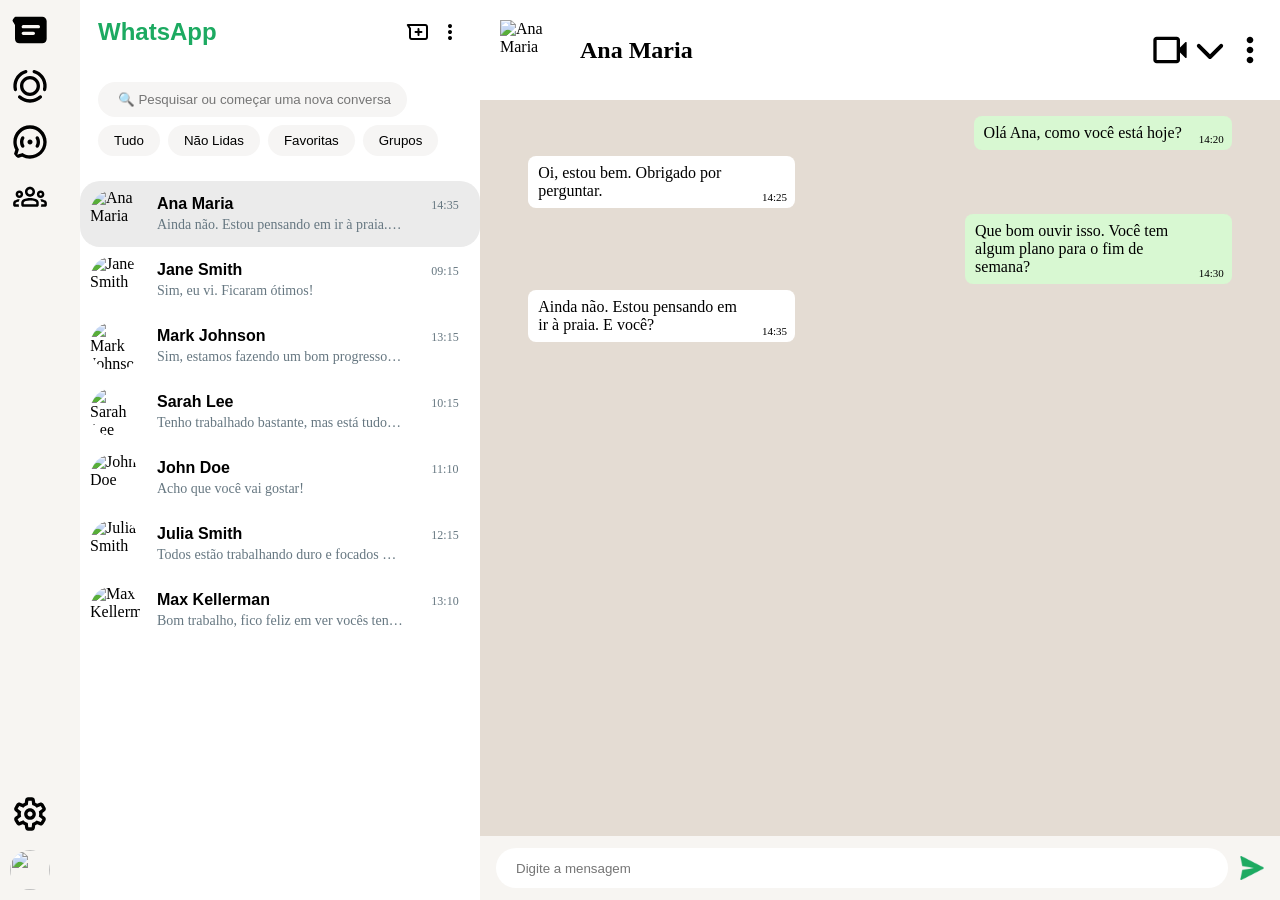
==== commit 76e976ca: "Feature" ====
--- a/Projeto-whatsapp/index.html
+++ b/Projeto-whatsapp/index.html
@@ -37,7 +37,7 @@
 
             <h1>Perfil</h1>
             
-            <img src="./assets/imgs/teste.jpeg" alt="">
+            <img src="" alt="">
 
         </div>
 
@@ -62,22 +62,22 @@
             <div class="perfis-contato">
 
                 <div class="perfil">
-                    <img src="./assets/imgs/teste.jpeg" alt="">
+                    <img src="" alt="">
                     <h3>Ricky</h3>
                 </div>
 
                 <div class="perfil">
-                    <img src="./assets/imgs/teste.jpeg" alt="">
+                    <img src="" alt="">
                     <h3>Bear</h3>
                 </div>
 
                 <div class="perfil">
-                    <img src="./assets/imgs/teste.jpeg" alt="">
+                    <img src="" alt="">
                     <h3>Sand</h3>
                 </div>
                 
                 <div class="perfil">
-                    <img src="./assets/imgs/teste.jpeg" alt="">
+                    <img src="" alt="">
                     <h3>Joe</h3>
                 </div>
             </div>
@@ -92,7 +92,7 @@
 
             <h1>Perfil</h1>
             
-            <img src="./assets/imgs/teste.jpeg" alt="">
+            <img src="" alt="">
 
         </div>
 
@@ -117,22 +117,22 @@
             <div class="perfis-contato">
 
                 <div class="perfil">
-                    <img src="./assets/imgs/teste.jpeg" alt="">
+                    <img src="" alt="">
                     <h3>Ricky</h3>
                 </div>
 
                 <div class="perfil">
-                    <img src="./assets/imgs/teste.jpeg" alt="">
+                    <img src="" alt="">
                     <h3>Bear</h3>
                 </div>
 
                 <div class="perfil">
-                    <img src="./assets/imgs/teste.jpeg" alt="">
+                    <img src="" alt="">
                     <h3>Sand</h3>
                 </div>
                 
                 <div class="perfil">
-                    <img src="./assets/imgs/teste.jpeg" alt="">
+                    <img src="" alt="">
                     <h3>Joe</h3>
                 </div>
             </div>
@@ -147,7 +147,7 @@
 
             <h1>Perfil</h1>
             
-            <img src="./assets/imgs/teste.jpeg" alt="">
+            <img src="" alt="">
 
         </div>
 
@@ -172,22 +172,22 @@
             <div class="perfis-contato">
 
                 <div class="perfil">
-                    <img src="./assets/imgs/teste.jpeg" alt="">
+                    <img src="" alt="">
                     <h3>Ricky</h3>
                 </div>
 
                 <div class="perfil">
-                    <img src="./assets/imgs/teste.jpeg" alt="">
+                    <img src="" alt="">
                     <h3>Bear</h3>
                 </div>
 
                 <div class="perfil">
-                    <img src="./assets/imgs/teste.jpeg" alt="">
+                    <img src="" alt="">
                     <h3>Sand</h3>
                 </div>
                 
                 <div class="perfil">
-                    <img src="./assets/imgs/teste.jpeg" alt="">
+                    <img src="" alt="">
                     <h3>Joe</h3>
                 </div>
             </div>
@@ -202,7 +202,7 @@
 
             <h1>Perfil</h1>
             
-            <img src="./assets/imgs/teste.jpeg" alt="">
+            <img src="" alt="">
 
         </div>
 
@@ -227,22 +227,22 @@
             <div class="perfis-contato">
 
                 <div class="perfil">
-                    <img src="./assets/imgs/teste.jpeg" alt="">
+                    <img src="" alt="">
                     <h3>Ricky</h3>
                 </div>
 
                 <div class="perfil">
-                    <img src="./assets/imgs/teste.jpeg" alt="">
+                    <img src="" alt="">
                     <h3>Bear</h3>
                 </div>
 
                 <div class="perfil">
-                    <img src="./assets/imgs/teste.jpeg" alt="">
+                    <img src="" alt="">
                     <h3>Sand</h3>
                 </div>
                 
                 <div class="perfil">
-                    <img src="./assets/imgs/teste.jpeg" alt="">
+                    <img src="" alt="">
                     <h3>Joe</h3>
                 </div>
             </div>
@@ -294,117 +294,13 @@
         <section class="lista-contatos">
 
             <article class="card-contato">
-                <img class="foto-contato" src="./assets/imgs/teste.jpeg" alt="">
-                <h2 class="nome-contato">Tor</h2>
-                <p class="hora-da-mensagem-recebida">14:00</p>
-                <p class="msg-recebida">dasuodsaiuhdsiaussiusa</p>
-                <p class="quan-msg-recebida">4</p>
+                <img class="foto-contato" src="" alt="">
+                <h2 class="nome-contato"></h2>
+                <p class="hora-da-mensagem-recebida"></p>
+                <p class="msg-recebida"></p>
+                <p class="quan-msg-recebida"></p>
             </article>
-            <article class="card-contato">
-                <img class="foto-contato" src="./assets/imgs/teste.jpeg" alt="">
-                <h2 class="nome-contato">Tor</h2>
-                <p class="hora-da-mensagem-recebida">14:00</p>
-                <p class="msg-recebida">dasuodsaiuhdsiaussiusa</p>
-                <p class="quan-msg-recebida">4</p>
-            </article>
-            <article class="card-contato">
-                <img class="foto-contato" src="./assets/imgs/teste.jpeg" alt="">
-                <h2 class="nome-contato">Tor</h2>
-                <p class="hora-da-mensagem-recebida">14:00</p>
-                <p class="msg-recebida">dasuodsaiuhdsiaussiusa</p>
-                <p class="quan-msg-recebida">4</p>
-            </article>
-            <article class="card-contato">
-                <img class="foto-contato" src="./assets/imgs/teste.jpeg" alt="">
-                <h2 class="nome-contato">Tor</h2>
-                <p class="hora-da-mensagem-recebida">14:00</p>
-                <p class="msg-recebida">dasuodsaiuhdsiaussiusa</p>
-                <p class="quan-msg-recebida">4</p>
-            </article>
-            <article class="card-contato">
-                <img class="foto-contato" src="./assets/imgs/teste.jpeg" alt="">
-                <h2 class="nome-contato">Tor</h2>
-                <p class="hora-da-mensagem-recebida">14:00</p>
-                <p class="msg-recebida">dasuodsaiuhdsiaussiusa</p>
-                <p class="quan-msg-recebida">4</p>
-            </article>
-            <article class="card-contato">
-                <img class="foto-contato" src="./assets/imgs/teste.jpeg" alt="">
-                <h2 class="nome-contato">Tor</h2>
-                <p class="hora-da-mensagem-recebida">14:00</p>
-                <p class="msg-recebida">dasuodsaiuhdsiaussiusa</p>
-                <p class="quan-msg-recebida">4</p>
-            </article>
-            <article class="card-contato">
-                <img class="foto-contato" src="./assets/imgs/teste.jpeg" alt="">
-                <h2 class="nome-contato">Tor</h2>
-                <p class="hora-da-mensagem-recebida">14:00</p>
-                <p class="msg-recebida">dasuodsaiuhdsiaussiusa</p>
-                <p class="quan-msg-recebida">4</p>
-            </article>
-            <article class="card-contato">
-                <img class="foto-contato" src="./assets/imgs/teste.jpeg" alt="">
-                <h2 class="nome-contato">Tor</h2>
-                <p class="hora-da-mensagem-recebida">14:00</p>
-                <p class="msg-recebida">dasuodsaiuhdsiaussiusa</p>
-                <p class="quan-msg-recebida">4</p>
-            </article>
-            <article class="card-contato">
-                <img class="foto-contato" src="./assets/imgs/teste.jpeg" alt="">
-                <h2 class="nome-contato">Tor</h2>
-                <p class="hora-da-mensagem-recebida">14:00</p>
-                <p class="msg-recebida">dasuodsaiuhdsiaussiusa</p>
-                <p class="quan-msg-recebida">4</p>
-            </article>
-            <article class="card-contato">
-                <img class="foto-contato" src="./assets/imgs/teste.jpeg" alt="">
-                <h2 class="nome-contato">Tor</h2>
-                <p class="hora-da-mensagem-recebida">14:00</p>
-                <p class="msg-recebida">dasuodsaiuhdsiaussiusa</p>
-                <p class="quan-msg-recebida">4</p>
-            </article>
-            <article class="card-contato">
-                <img class="foto-contato" src="./assets/imgs/teste.jpeg" alt="">
-                <h2 class="nome-contato">Tor</h2>
-                <p class="hora-da-mensagem-recebida">14:00</p>
-                <p class="msg-recebida">dasuodsaiuhdsiaussiusa</p>
-                <p class="quan-msg-recebida">4</p>
-            </article>
-            <article class="card-contato">
-                <img class="foto-contato" src="./assets/imgs/teste.jpeg" alt="">
-                <h2 class="nome-contato">Tor</h2>
-                <p class="hora-da-mensagem-recebida">14:00</p>
-                <p class="msg-recebida">dasuodsaiuhdsiaussiusa</p>
-                <p class="quan-msg-recebida">4</p>
-            </article>
-            <article class="card-contato">
-                <img class="foto-contato" src="./assets/imgs/teste.jpeg" alt="">
-                <h2 class="nome-contato">Tor</h2>
-                <p class="hora-da-mensagem-recebida">14:00</p>
-                <p class="msg-recebida">dasuodsaiuhdsiaussiusa</p>
-                <p class="quan-msg-recebida">4</p>
-            </article>
-            <article class="card-contato">
-                <img class="foto-contato" src="./assets/imgs/teste.jpeg" alt="">
-                <h2 class="nome-contato">Tor</h2>
-                <p class="hora-da-mensagem-recebida">14:00</p>
-                <p class="msg-recebida">dasuodsaiuhdsiaussiusa</p>
-                <p class="quan-msg-recebida">4</p>
-            </article>
-            <article class="card-contato">
-                <img class="foto-contato" src="./assets/imgs/teste.jpeg" alt="">
-                <h2 class="nome-contato">Tor</h2>
-                <p class="hora-da-mensagem-recebida">14:00</p>
-                <p class="msg-recebida">dasuodsaiuhdsiaussiusa</p>
-                <p class="quan-msg-recebida">4</p>
-            </article>
-            <article class="card-contato">
-                <img class="foto-contato" src="./assets/imgs/teste.jpeg" alt="">
-                <h2 class="nome-contato">Tor</h2>
-                <p class="hora-da-mensagem-recebida">14:00</p>
-                <p class="msg-recebida">dasuodsaiuhdsiaussiusa</p>
-                <p class="quan-msg-recebida">4</p>
-            </article>
+            
             
         </section>
 
@@ -413,7 +309,7 @@
 
         <header class="header-main">
             <div class="foto-header-container">
-                <img src="./assets/imgs/teste.jpeg" alt="" class="foto-contato-header">
+                <img src="" alt="" class="foto-contato-header">
                 <p>Joker</p>
             </div>
 
--- a/Projeto-whatsapp/style.css
+++ b/Projeto-whatsapp/style.css
@@ -304,6 +304,21 @@
     row-gap: 4px;
     padding: 8px 5px;
     border-radius: 20px;
+    cursor: pointer;
+
+}
+
+/* passar o mouse por cima já dá uma pista visual de que é clicável */
+.card-contato:hover {
+
+    background-color: #F5F5F5;
+
+}
+
+/* conversa atualmente aberta fica destacada em cinza, mesmo sem o mouse em cima */
+.card-contato.selecionado {
+
+    background-color: #EBEBEB;
 
 }
 
